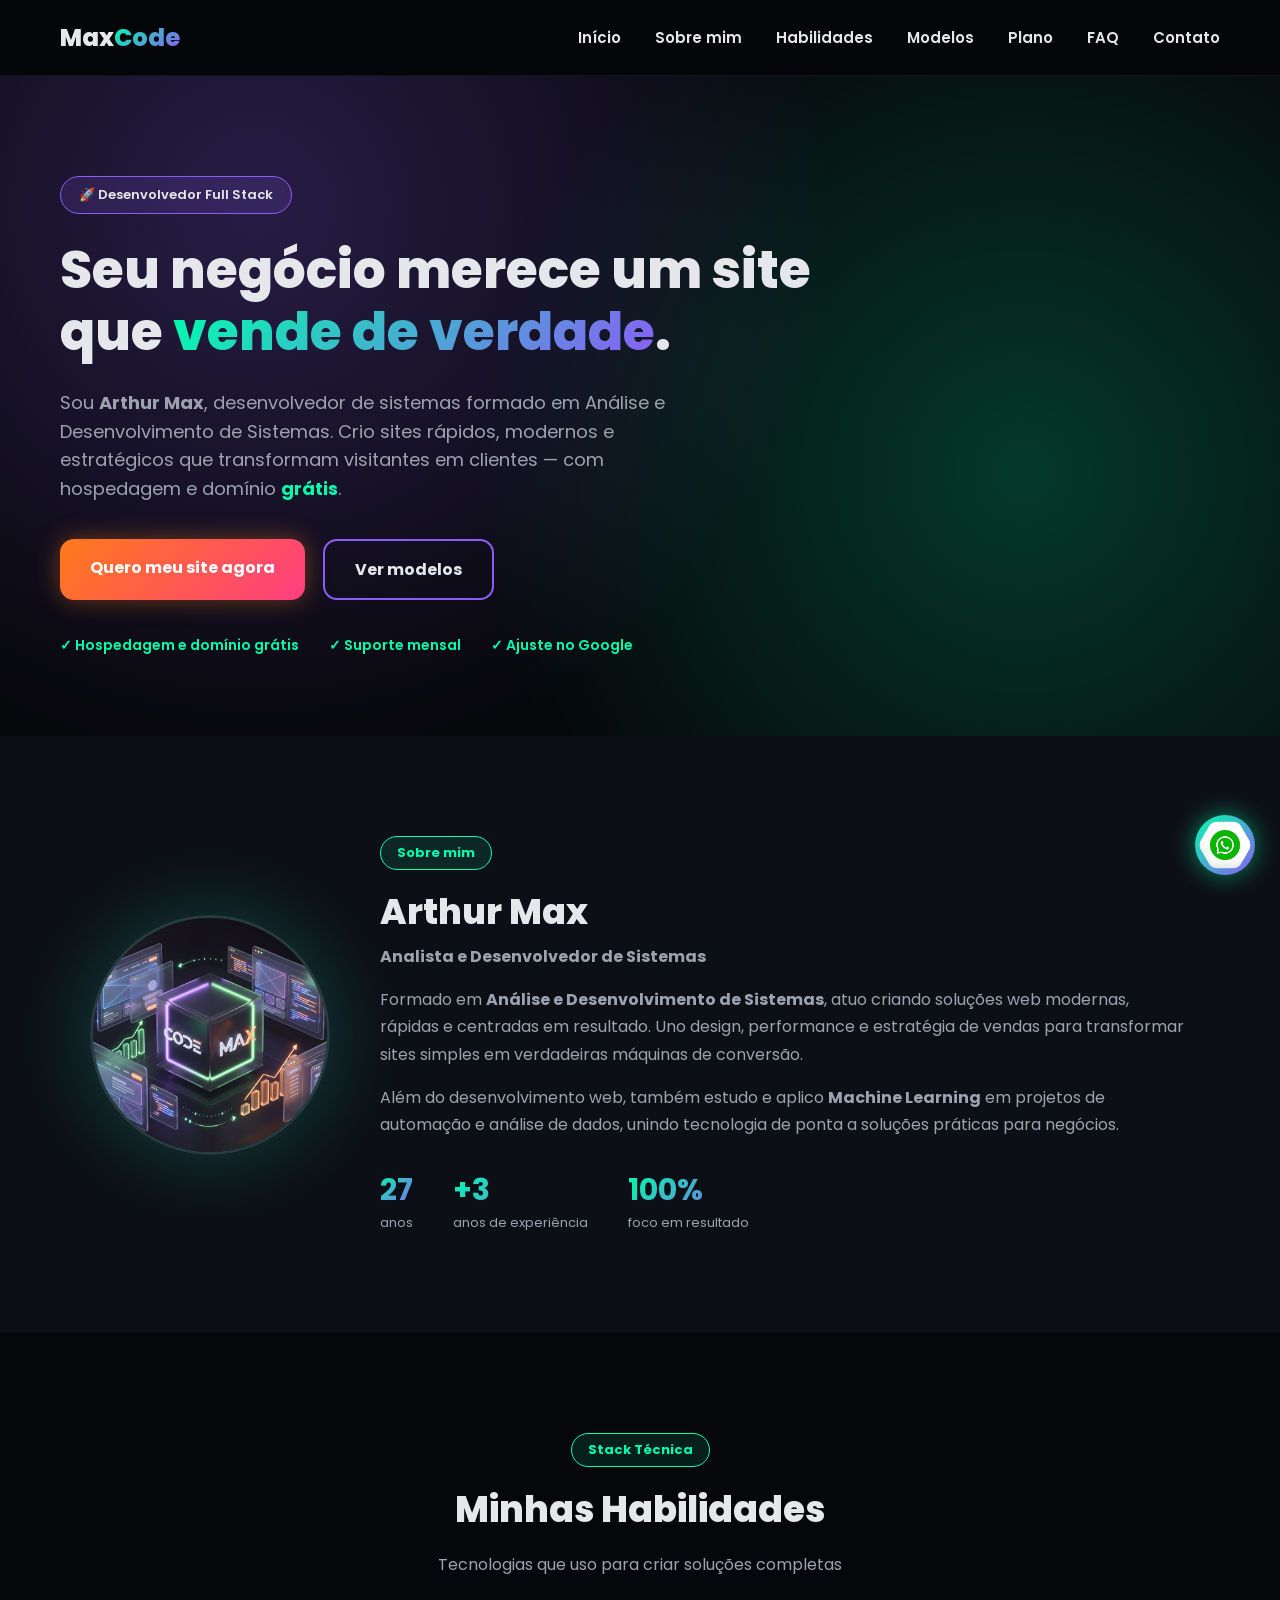
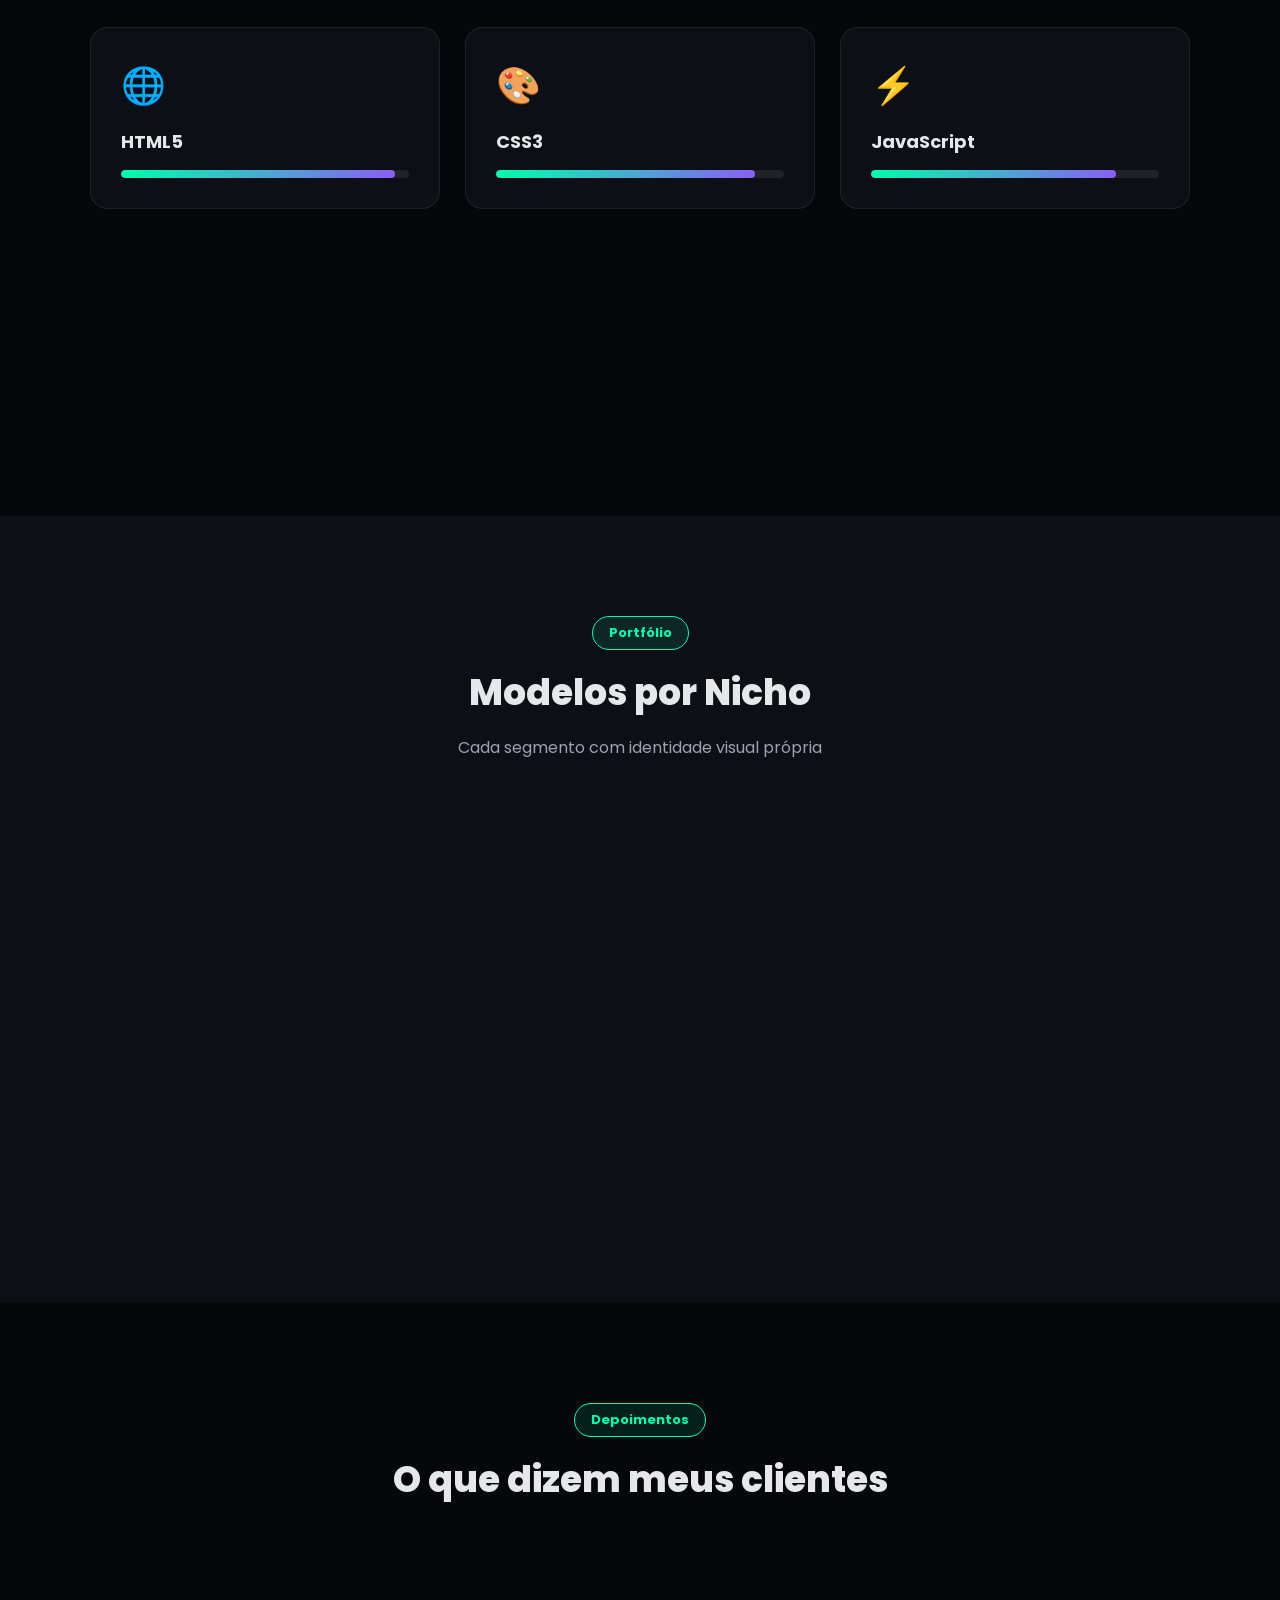
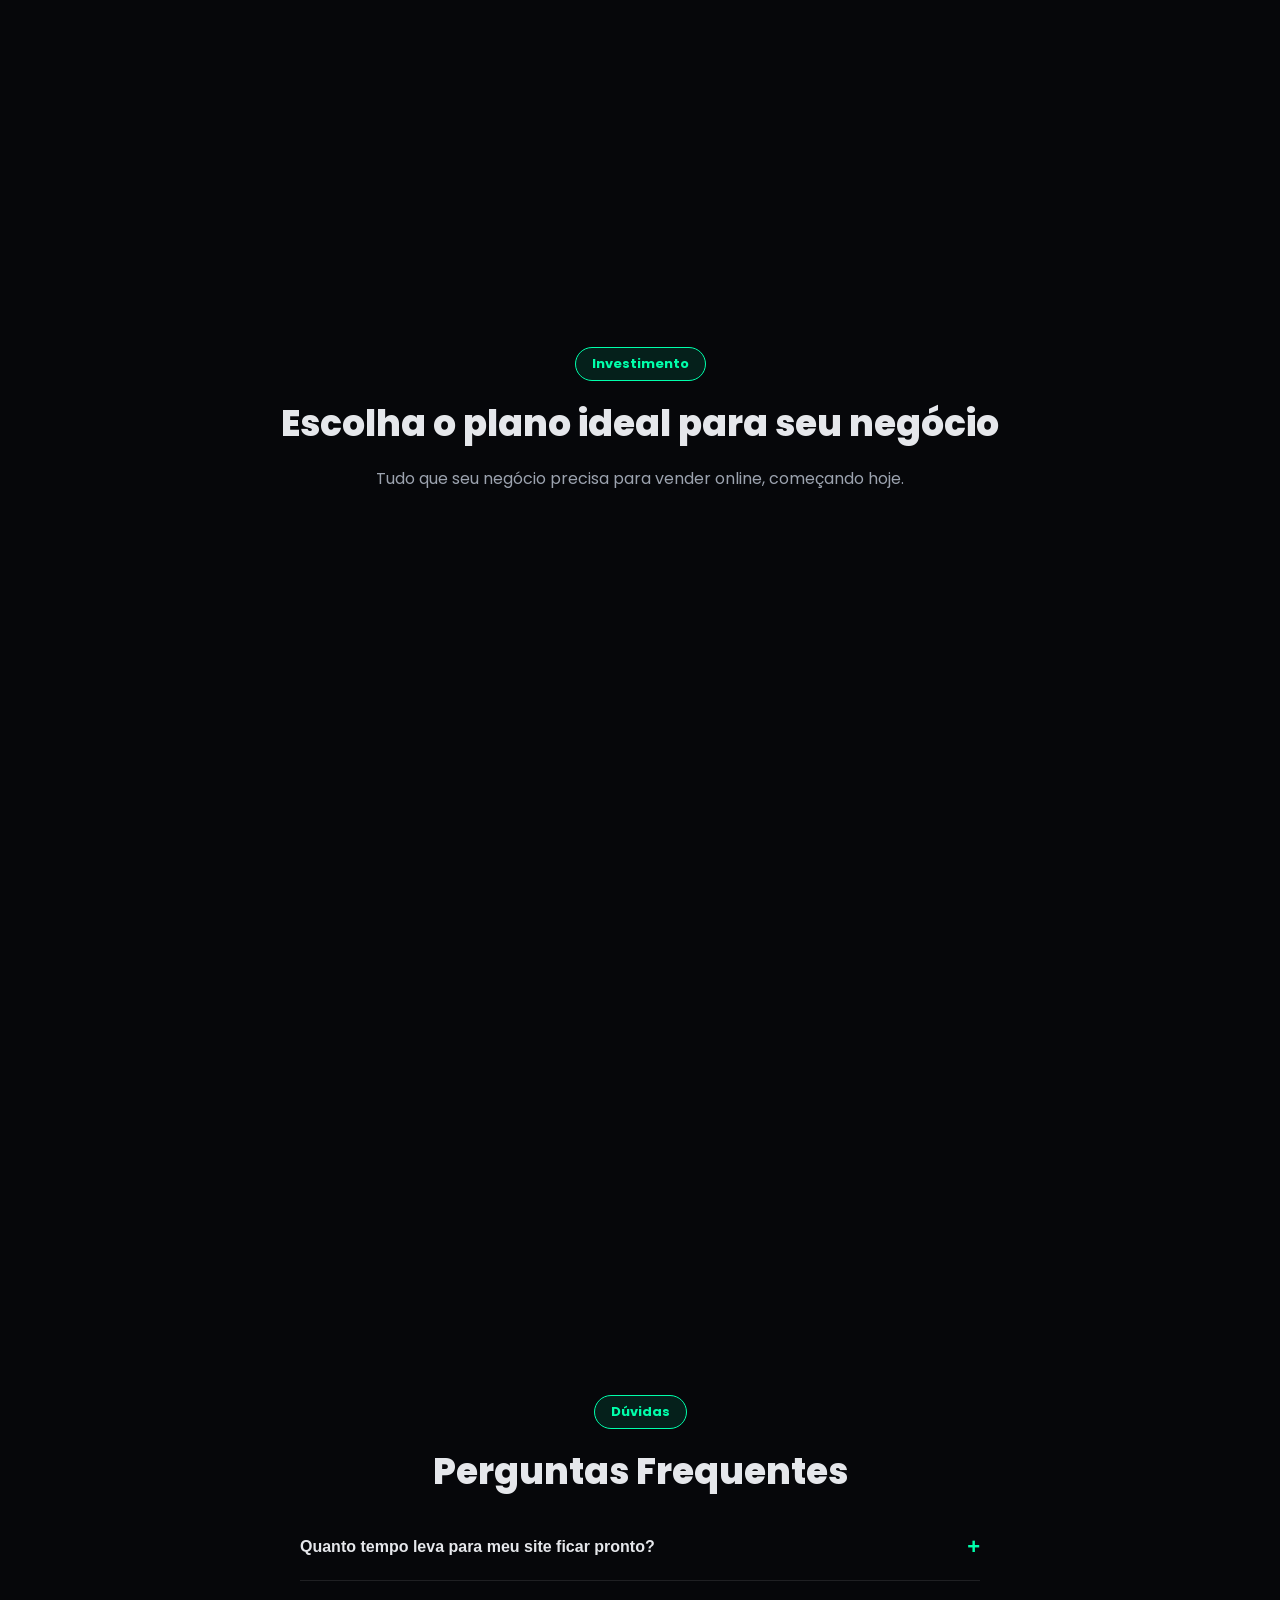
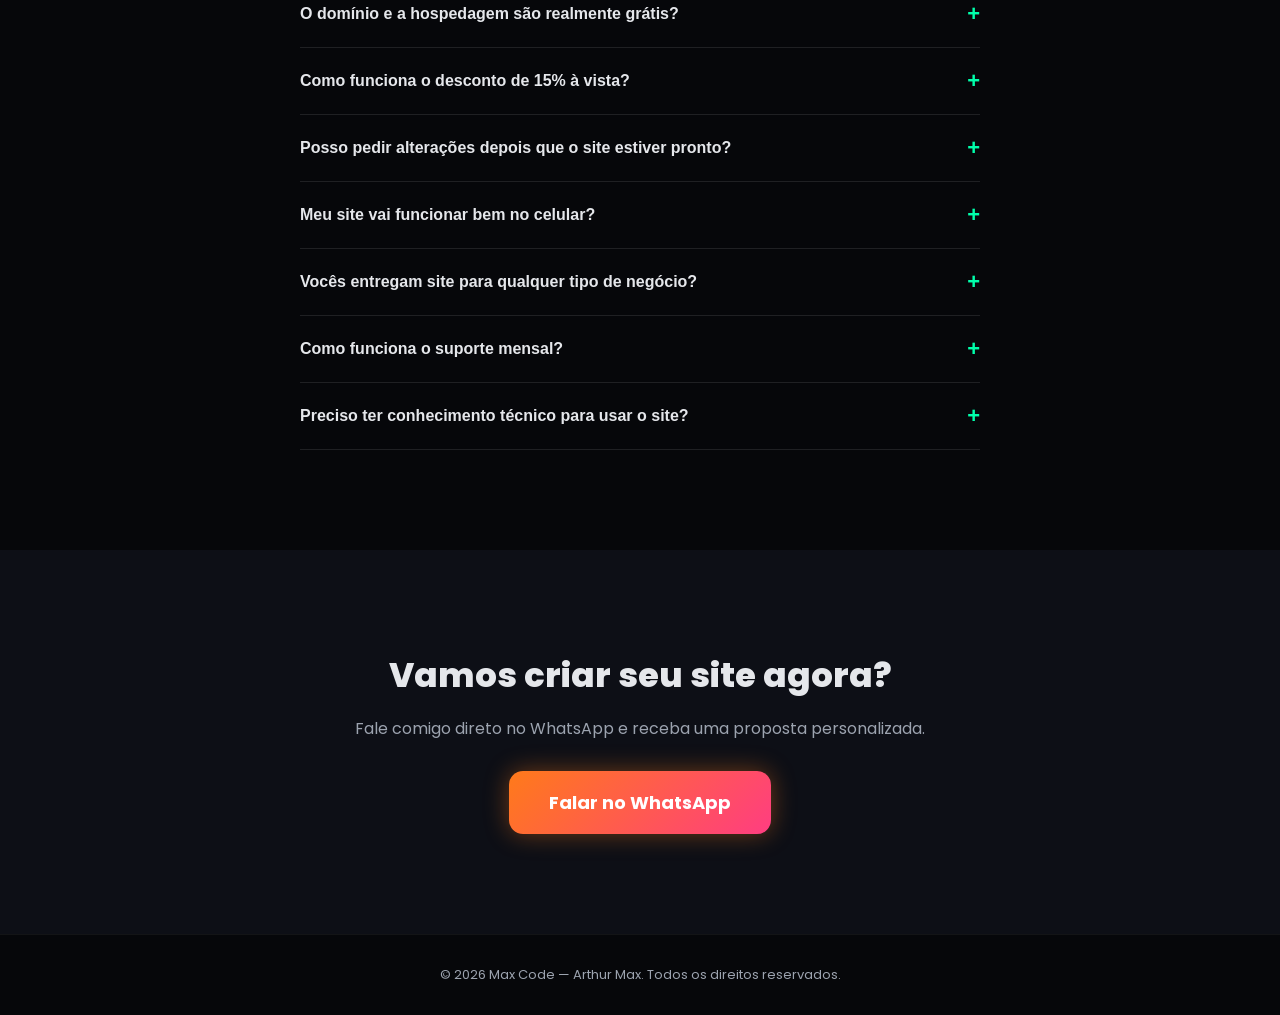
==== file (5).html @ c19d1ff4 "gh repo clone Arthurmax9/site26" ====
<!DOCTYPE html>
<html lang="pt-BR">
<head>
<meta charset="UTF-8">
<meta name="viewport" content="width=device-width, initial-scale=1.0">
<title>Max Code | Sites que vendem de verdade</title>
<link rel="stylesheet" href="file.css">
<script src="file.js" defer></script>

<link rel="preconnect" href="https://fonts.googleapis.com">
<link href="https://fonts.googleapis.com/css2?family=Poppins:wght@400;600;700;800&display=swap" rel="stylesheet">
</head>
<body>

<!-- ===== HEADER ===== -->
<header class="header">
  <div class="logo">Max<span>Code</span></div>
  <nav class="nav">
    <a href="#inicio">Início</a>
    <a href="#sobre">Sobre mim</a>
    <a href="#habilidades">Habilidades</a>
    <a href="#modelos">Modelos</a>
    <a href="#plano">Plano</a>
    <a href="#faq">FAQ</a>
    <a href="#contato">Contato</a>
  </nav>
  <button class="menu-toggle" id="menuToggle">☰</button>
</header>

<!-- ===== HERO ===== -->
<section class="hero" id="inicio">
  <div class="hero-bg"></div>
  <div class="hero-content">
    <span class="badge">🚀 Desenvolvedor Full Stack</span>
    <h1>Seu negócio merece um site<br>que <span class="grad-text">vende de verdade</span>.</h1>
    <!-- EDITAR: texto de apresentação -->
    <p class="hero-text">
      Sou <strong>Arthur Max</strong>, desenvolvedor de sistemas formado em
      Análise e Desenvolvimento de Sistemas. Crio sites rápidos, modernos e
      estratégicos que transformam visitantes em clientes — com hospedagem
      e domínio <strong class="highlight">grátis</strong>.
    </p>
    <div class="hero-buttons">
      <a href="#contato" class="btn btn-primary">Quero meu site agora</a>
      <a href="#modelos" class="btn btn-outline">Ver modelos</a>
    </div>
    <div class="hero-checks">
      <span>✓ Hospedagem e domínio grátis</span>
      <span>✓ Suporte mensal</span>
      <span>✓ Ajuste no Google</span>
    </div>
  </div>
</section>

<!-- ===== SOBRE MIM ===== -->
<section class="sobre" id="sobre">
  <div class="sobre-container">
    <div class="sobre-img">
      <div class="sobre-img-glow"></div>
      
      <div class="foto-placeholder"><img src="codemax.png" alt="codemax"></div>
    </div>
    <div class="sobre-texto">
      <span class="tag">Sobre mim</span>
      <h2>Arthur Max</h2>
      <p class="cargo">Analista e Desenvolvedor de Sistemas</p>
      <!-- EDITAR: sua bio -->
      <p>
        Formado em <strong>Análise e Desenvolvimento de Sistemas</strong>,
        atuo criando soluções web modernas, rápidas e centradas em
        resultado. Uno design, performance e estratégia de vendas para
        transformar sites simples em verdadeiras máquinas de conversão.
      </p>
      <p>
        Além do desenvolvimento web, também estudo e aplico
        <strong>Machine Learning</strong> em projetos de automação e análise
        de dados, unindo tecnologia de ponta a soluções práticas para
        negócios.
      </p>
      <div class="sobre-stats">
        <div><strong>27</strong><span>anos</span></div>
        <div><strong>+3</strong><span>anos de experiência</span></div>
        <div><strong>100%</strong><span>foco em resultado</span></div>
      </div>
    </div>
  </div>
</section>

<!-- ===== HABILIDADES ===== -->
<section class="habilidades" id="habilidades">
  <span class="tag center">Stack Técnica</span>
  <h2 class="center">Minhas Habilidades</h2>
  <p class="subtitle center">Tecnologias que uso para criar soluções completas</p>

  <div class="skills-grid">
    <div class="skill-card">
      <div class="skill-icon">🌐</div>
      <h3>HTML5</h3>
      <div class="bar"><span style="width:95%"></span></div>
    </div>
    <div class="skill-card">
      <div class="skill-icon">🎨</div>
      <h3>CSS3</h3>
      <div class="bar"><span style="width:90%"></span></div>
    </div>
    <div class="skill-card">
      <div class="skill-icon">⚡</div>
      <h3>JavaScript</h3>
      <div class="bar"><span style="width:85%"></span></div>
    </div>
    <div class="skill-card">
      <div class="skill-icon">🐍</div>
      <h3>Python</h3>
      <div class="bar"><span style="width:88%"></span></div>
    </div>
    <div class="skill-card">
      <div class="skill-icon">🤖</div>
      <h3>Machine Learning</h3>
      <div class="bar"><span style="width:75%"></span></div>
    </div>
    <div class="skill-card">
      <div class="skill-icon">📊</div>
      <h3>Scikit-learn</h3>
      <div class="bar"><span style="width:70%"></span></div>
    </div>
  </div>
</section>

<!-- ===== MODELOS ===== -->
<section class="modelos" id="modelos">
  <span class="tag center">Portfólio</span>
  <h2 class="center">Modelos por Nicho</h2>
  <p class="subtitle center">Cada segmento com identidade visual própria</p>

  <div class="cards-grid">
    <div class="card">
      <div class="card-banner banner-green">🏋️</div>
      <div class="card-body">
        <span class="pill pill-green">Academia</span>
        <h3>Studio de Treinamento</h3>
        <p>Dark mode com neon, CTA de "aula gratuita" e depoimentos reais.</p>
        <a href="#contato" class="link-cta">Quero um parecido →</a>
      </div>
    </div>
    <div class="card">
      <div class="card-banner banner-orange">🍕</div>
      <div class="card-body">
        <span class="pill pill-orange">Pizzaria</span>
        <h3>Cardápio Digital</h3>
        <p>Fotos que dão água na boca e pedido direto no WhatsApp.</p>
        <a href="#contato" class="link-cta">Quero um parecido →</a>
      </div>
    </div>
    <div class="card">
      <div class="card-banner banner-purple">💇</div>
      <div class="card-body">
        <span class="pill pill-purple">Salão de Beleza</span>
        <h3>Clínica & Estética</h3>
        <p>Visual clean, elegante, com agendamento facilitado.</p>
        <a href="#contato" class="link-cta">Quero um parecido →</a>
      </div>
    </div>
  </div>
</section>

<!-- ===== DEPOIMENTOS ===== -->
<section class="depoimentos">
  <span class="tag center">Depoimentos</span>
  <h2 class="center">O que dizem meus clientes</h2>

  <div class="depo-grid">
    <div class="depo-card">
      <p>"Melhor investimento que fiz. Meu site trouxe clientes já na primeira semana!"</p>
      <span>— Cliente, Academia Fit Power</span>
    </div>
    <div class="depo-card">
      <p>"Meus pedidos pelo WhatsApp triplicaram depois do cardápio digital."</p>
      <span>— Cliente, Pizzaria Bella Massa</span>
    </div>
    <div class="depo-card">
      <p>"Site lindo, rápido e muito profissional. Recomendo!"</p>
      <span>— Cliente, Studio Beleza Rara</span>
    </div>
  
    <div class="depo-card">
      <p>"Consegui automatizar meu agendamento e reduzi faltas de clientes."</p>
      <span>— Cliente, Clínica Vida Plena</span>
    </div>
    
    </div>
  </div>
</section>

<!-- ===== PLANO ===== -->
<section class="plano" id="plano">
  <span class="tag center">Investimento</span>
  <h2 class="center">Escolha o plano ideal para seu negócio</h2>
  <p class="subtitle center">Tudo que seu negócio precisa para vender online, começando hoje.</p>

  <div class="planos-grid">

    <!-- PLANO ESSENCIAL -->
    <div class="plano-card">
      <span class="pill pill-green plano-nome">Essencial</span>
      <div class="preco-linha">
        <div class="preco-mensal">
          <strong>4x R$299,70 </strong> <br><span>parcelado no cartão de crédito</span>
        </div>
        
        <div class="preco-vista">
          <span class="desconto-tag">-15% à vista</span>
          <strong>R$ 1.018,98</strong><span>pagamento único (economize R$ 179,82)</span>
        </div>
      </div>
      <p class="preco-obs"><strong>✓ Hospedagem e domínio grátis inclusos no 1º ano</strong></p>
      <ul class="plano-lista">
          <li>✓ Site profissional responsivo (1 página)</li>
          <li>✓ Botão de WhatsApp integrado</li>
        <li>✓ Até 3 Ajustes e atualizações inclusos no mês no seu site</li>
        <li>Até 5 Fotos profissionais da sua loja-produto</li>
                
      </ul>
      <a href="#" class="btn btn-outline btn-full" data-plano="Essencial">Quero este plano</a>
    </div>

    <!-- PLANO PROFISSIONAL -->
    <div class="plano-card destaque">
      <span class="badge-top">MAIS ESCOLHIDO</span>
      <span class="pill pill-orange plano-nome">Profissional</span>
      <div class="preco-linha">
        <div class="preco-mensal">
          <strong>4x R$ 449,70</strong><span>/mês no cartão de crédito</span>
        </div>
        
        <div class="preco-vista">
          <span class="desconto-tag">-15% à vista</span>
          <strong>R$ 1.528,98</strong><span>pagamento único (economize R$ 269,82)</span>
        </div>
      </div><br>
      <p class="preco-obs"><strong>✓ Hospedagem e domínio grátis inclusos 1º ano</strong> </p>
      <ul class="plano-lista">
        <li>✓ Site profissional completo (multi-páginas)</li>
         <li>✓ Botão de WhatsApp integrado</li>
        <li>✓ Otimização avançada para Google (SEO)</li>
        <li>✓ Suporte técnico mensal prioritário</li>
        <li>✓ Até 5 Ajustes e atualizações inclusos no mês</li>
         <li>✓ Até 7 Fotos profissionais da sua loja-produto</li>
      </ul>
      <a href="#" class="btn btn-primary btn-full" data-plano="Profissional">Quero esse plano </a>
    </div>

    <!-- PLANO PREMIUM -->
    <div class="plano-card">
      <span class="pill pill-purple plano-nome">Premium</span>
      <div class="preco-linha">
        <div class="preco-mensal">
          <strong>4x R$ 599,70</strong><span>/mês no cartão de crédito</span>
        </div>
      
        <div class="preco-vista">
          <span class="desconto-tag">-15% à vista</span>
          <strong>R$ 2.038,98</strong><span>pagamento único (economize R$ 359,82)</span>
        </div>
      </div>
      <p class="preco-obs"><strong> ✓ Hospedagem e domínio grátis inclusos</strong></p>
      <ul class="plano-lista">
        <li>✓ Site profissional completo (multi-páginas)</li>
        <li>✓ Domínio e hospedagem grátis no 1º ano</li>
        <li>✓ Integração com WhatsApp</li>
        <li>✓ SEO avançado + Google Meu Negócio</li>
        <li>✓ Suporte técnico prioritário 24/7</li>
        <li>✓ Até 10 Ajustes e atualizações inclusos no mês</li>
         <li>✓ Até 10 Fotos profissionais da sua loja-produto</li>
        
      </ul>
      <a href="#" class="btn btn-outline btn-full" data-plano="Premium">Quero este plano</a>
    </div>

  </div>
</section>

<!-- ===== FAQ ===== -->
<section class="faq" id="faq">
  <span class="tag center">Dúvidas</span>
  <h2 class="center">Perguntas Frequentes</h2>

  <div class="faq-list">
    <div class="faq-item">
      <button class="faq-question">Quanto tempo leva para meu site ficar pronto? <span class="faq-icon">+</span></button>
      <div class="faq-answer"><p>Em média, de 5 a 10 dias úteis, dependendo da complexidade e da rapidez no envio dos conteúdos (textos, fotos, logo).</p></div>
    </div>
    <div class="faq-item">
      <button class="faq-question">O domínio e a hospedagem são realmente grátis? <span class="faq-icon">+</span></button>
      <div class="faq-answer"><p>Sim! No plano mensal, o domínio e a hospedagem estão inclusos sem custo adicional durante a vigência do contrato.</p></div>
    </div>
    <div class="faq-item">
      <button class="faq-question">Como funciona o desconto de 15% à vista? <span class="faq-icon">+</span></button>
      <div class="faq-answer"><p>Ao optar pelo pagamento antecipado (semestral ou anual), você recebe 15% de desconto sobre o valor total, reduzindo o custo mensal equivalente.</p></div>
    </div>
    <div class="faq-item">
      <button class="faq-question">Posso pedir alterações depois que o site estiver pronto? <span class="faq-icon">+</span></button>
      <div class="faq-answer"><p>Sim, o plano inclui ajustes mensais. Alterações estruturais maiores podem ser orçadas separadamente.</p></div>
    </div>
    <div class="faq-item">
      <button class="faq-question">Meu site vai funcionar bem no celular? <span class="faq-icon">+</span></button>
      <div class="faq-answer"><p>Sim, todos os sites são 100% responsivos, adaptando-se perfeitamente a celulares, tablets e desktops.</p></div>
    </div>
    <div class="faq-item">
      <button class="faq-question">Vocês entregam site para qualquer tipo de negócio? <span class="faq-icon">+</span></button>
      <div class="faq-answer"><p>Sim! Já desenvolvi modelos para academias, pizzarias, salões de beleza, clínicas, lojas e diversos outros segmentos.</p></div>
    </div>
    <div class="faq-item">
      <button class="faq-question">Como funciona o suporte mensal? <span class="faq-icon">+</span></button>
      <div class="faq-answer"><p>Você tem acesso direto via WhatsApp para dúvidas, pequenos ajustes de textos/imagens e correções, dentro da franquia mensal do plano.</p></div>
    </div>
    <div class="faq-item">
      <button class="faq-question">Preciso ter conhecimento técnico para usar o site? <span class="faq-icon">+</span></button>
      <div class="faq-answer"><p>Não. Eu cuido de toda a parte técnica. Você só precisa me enviar o conteúdo e aprovar o resultado final.</p></div>
    </div>
  </div>
</section>

<!-- ===== CONTATO ===== -->
<section class="contato" id="contato">
  <div class="contato-box">
    <h2>Vamos criar seu site agora?</h2>
    <p>Fale comigo direto no WhatsApp e receba uma proposta personalizada.</p>
    <a href="https://wa.me/55993776060" target="_blank" class="btn btn-primary btn-lg">Falar no WhatsApp</a>
  </div>
</section>

<!-- ===== FOOTER ===== -->
<footer class="footer">
  <p>© 2026 Max Code — Arthur Max. Todos os direitos reservados.</p>
</footer>

<!-- WhatsApp flutuante -->
<a href="https://wa.me/5551993776060" target="_blank" class="whatsapp-float">
  <img src="wpp.png" alt="WhatsApp">
</a>



</body>
</html>
---- file.css ----
/* ===== RESET & BASE ===== */
* { margin:0; padding:0; box-sizing:border-box; }

:root{
  --bg: #06070a;
  --bg-alt: #0d0f16;
  --neon-green: #00ffab;
  --neon-purple: #8b5cf6;
  --neon-orange: #ff7a1a;
  --text: #e5e7eb;
  --text-muted: #9ca3af;
  --grad-1: linear-gradient(135deg, var(--neon-green), var(--neon-purple));
  --grad-2: linear-gradient(135deg, var(--neon-orange), #ff3d81);
}

body{
  font-family:'Poppins', sans-serif;
  background: var(--bg);
  color: var(--text);
  overflow-x:hidden;
}

.center { text-align:center; }

/* ===== HEADER ===== */
.header{
  display:flex; align-items:center; justify-content:space-between;
  padding:20px 60px;
  position:sticky; top:0; z-index:100;
  background: rgba(6,7,10,0.8);
  backdrop-filter: blur(10px);
  border-bottom:1px solid rgba(255,255,255,0.05);
}
.logo{ font-size:24px; font-weight:800; }
.logo span{ background:var(--grad-1); -webkit-background-clip:text; background-clip:text; color:transparent; }
.nav a{
  color:var(--text); text-decoration:none; margin-left:30px; font-weight:600; font-size:15px;
  transition:.3s;
}
.nav a:hover{ color:var(--neon-green); }
.menu-toggle{ display:none; background:none; border:none; color:var(--text); font-size:26px; cursor:pointer; }

/* ===== HERO ===== */
.hero{ position:relative; padding:100px 60px 80px; overflow:hidden; }
.hero-bg{
  position:absolute; inset:0;
  background: radial-gradient(circle at 20% 20%, rgba(139,92,246,0.25), transparent 50%),
              radial-gradient(circle at 80% 60%, rgba(0,255,171,0.2), transparent 50%);
  z-index:0;
}
.hero-content{ position:relative; z-index:1; max-width:800px; }
.badge{
  display:inline-block; padding:8px 18px; border-radius:30px;
  background:rgba(139,92,246,0.15); border:1px solid var(--neon-purple);
  font-size:13px; font-weight:600; margin-bottom:25px;
}
.hero h1{ font-size:52px; font-weight:800; line-height:1.2; margin-bottom:25px; }
.grad-text{ background:var(--grad-1); -webkit-background-clip:text; background-clip:text; color:transparent; }
.hero-text{ font-size:18px; color:var(--text-muted); max-width:650px; margin-bottom:35px; line-height:1.6; }
.highlight{ color:var(--neon-green); }

.hero-buttons{ display:flex; gap:18px; margin-bottom:35px; flex-wrap:wrap; }
.btn{ padding:16px 30px; border-radius:14px; font-weight:700; text-decoration:none; display:inline-block; transition:.3s; cursor:pointer; border:none; }
.btn-primary{ background:var(--grad-2); color:#fff; box-shadow:0 0 25px rgba(255,122,26,0.4); }
.btn-primary:hover{ transform:translateY(-3px); box-shadow:0 0 35px rgba(255,122,26,0.6); }
.btn-outline{ border:2px solid var(--neon-purple); color:var(--text); background:transparent; }
.btn-outline:hover{ background:rgba(139,92,246,0.15); }
.btn-full{ width:100%; text-align:center; }
.btn-lg{ font-size:18px; padding:18px 40px; }

.hero-checks{ display:flex; gap:30px; flex-wrap:wrap; font-size:14px; font-weight:600; color:var(--neon-green); }

/* ===== TAGS/SUBTITLE ===== */
.tag{
  display:inline-block; padding:6px 16px; border-radius:20px;
  background:rgba(0,255,171,0.1); border:1px solid var(--neon-green);
  color:var(--neon-green); font-size:13px; font-weight:700; margin-bottom:15px;
}
h2{ font-size:36px; font-weight:800; margin-bottom:15px; }
.subtitle{ color:var(--text-muted); margin-bottom:50px; font-size:16px; }

/* ===== CENTRALIZAÇÃO DE CABEÇALHOS ===== */
.tag.center{
  display:block;
  width:fit-content;
  margin:0 auto 15px;
  text-align:center;
}
h2.center{
  display:block;
  width:100%;
  text-align:center;
  margin:0 auto 15px;
}
.subtitle.center{
  display:block;
  width:100%;
  max-width:650px;
  margin:0 auto 50px;
  text-align:center;
}

/* ===== SOBRE ===== */
.sobre{
  padding:100px 60px;
  background:var(--bg-alt);
  overflow:hidden;
}
.sobre-container{
  max-width:1100px;
  margin:0 auto;
  display:flex;
  align-items:center;
  gap:50px;
  flex-wrap:wrap;
}

/* Imagem */
.sobre-img{
  position:relative;
  width:240px;   /* ← ajuste o tamanho aqui */
  height:240px;  /* ← mantenha igual ao width (redondo) */
  flex-shrink:0;
}
.sobre-img-glow{
  position:absolute;
  inset:-20px;
  border-radius:50%;
  background:radial-gradient(
    circle,
    rgba(139,92,246,0.40) 0%,
    rgba(0,255,171,0.18) 55%,
    transparent 75%
  );
  filter:blur(35px);
  z-index:1;
  animation:pulseGlow 4s ease-in-out infinite;
}
.foto-placeholder{
  position:relative;
  z-index:2;
  width:100%;
  height:100%;
  border-radius:50%;
  overflow:hidden; /* garante que a img respeite o círculo */
}

.foto-placeholder img{
  width:100%;
  height:100%;
  object-fit:cover;
  object-position:center;
  border-radius:50%;
  border:3px solid rgba(255,255,255,0.10);
  box-shadow:0 10px 40px rgba(0,0,0,0.50);
  display:block;
}


@keyframes pulseGlow{
  0%,100%{ opacity:0.7; transform:scale(1); }
  50%{ opacity:1; transform:scale(1.06); }
}

/* Texto */
.sobre-texto{
  flex:1;
  min-width:280px;
}
.sobre-texto h2{
  font-size:2.2rem;
  margin:0 0 5px;
  color:var(--text);
  font-weight:800;
}
.cargo{
  color:var(--neon-orange);
  font-weight:700;
  margin-bottom:20px;
}
.sobre-texto p{
  color:var(--text-muted);
  margin-bottom:16px;
  line-height:1.7;
}
.sobre-stats{
  display:flex;
  gap:40px;
  margin-top:30px;
  flex-wrap:wrap;
}
.sobre-stats div{
  display:flex;
  flex-direction:column;
}
.sobre-stats strong{
  font-size:30px;
  background:var(--grad-1);
  -webkit-background-clip:text; background-clip:text; color:transparent;
}
.sobre-stats span{
  font-size:13px;
  color:var(--text-muted);
}

/* ===== HABILIDADES ===== */
.habilidades{ padding:100px 60px; }
.skills-grid{
  display:grid; grid-template-columns:repeat(3,1fr); gap:25px;
  max-width:1100px; margin:0 auto;
}
.skill-card{
  background:var(--bg-alt); border:1px solid rgba(255,255,255,0.08);
  border-radius:18px; padding:30px; transition:.3s;
}
.skill-card:hover{ transform:translateY(-6px); border-color:var(--neon-green); box-shadow:0 0 25px rgba(0,255,171,0.15); }
.skill-icon{ font-size:36px; margin-bottom:15px; }
.skill-card h3{ margin-bottom:15px; font-size:18px; }
.bar{ height:8px; background:rgba(255,255,255,0.08); border-radius:10px; overflow:hidden; }
.bar span{ display:block; height:100%; background:var(--grad-1); border-radius:10px; }

/* ===== MODELOS ===== */
.modelos{ padding:100px 60px; background:var(--bg-alt); }
.cards-grid{ display:grid; grid-template-columns:repeat(3,1fr); gap:30px; max-width:1200px; margin:0 auto; }
.card{ background:#0f1118; border-radius:20px; overflow:hidden; border:1px solid rgba(255,255,255,0.06); transition:.3s; }
.card:hover{ transform:translateY(-8px); }
.card-banner{ height:180px; display:flex; align-items:center; justify-content:center; font-size:60px; }
.banner-green{ background:linear-gradient(135deg, rgba(0,255,171,0.25), rgba(0,0,0,0.4)); }
.banner-orange{ background:linear-gradient(135deg, rgba(255,122,26,0.25), rgba(0,0,0,0.4)); }
.banner-purple{ background:linear-gradient(135deg, rgba(139,92,246,0.25), rgba(0,0,0,0.4)); }
.card-body{ padding:25px; }
.pill{ display:inline-block; padding:5px 14px; border-radius:20px; font-size:12px; font-weight:700; margin-bottom:12px; }
.pill-green{ background:rgba(0,255,171,0.15); color:var(--neon-green); }
.pill-orange{ background:rgba(255,122,26,0.15); color:var(--neon-orange); }
.pill-purple{ background:rgba(139,92,246,0.15); color:var(--neon-purple); }
.card h3{ margin-bottom:10px; }
.card p{ color:var(--text-muted); font-size:14px; margin-bottom:15px; }
.link-cta{ color:var(--neon-orange); font-weight:700; text-decoration:none; }

/* ===== DEPOIMENTOS ===== */
.depoimentos{ padding:100px 60px; }
.depo-grid{ display:grid; grid-template-columns:repeat(3,1fr); gap:25px; max-width:1200px; margin:0 auto; }
.depo-card{
  background:var(--bg-alt); border-left:3px solid var(--neon-green);
  padding:25px; border-radius:12px;
}
.depo-card p{ font-style:italic; color:var(--text); margin-bottom:15px; line-height:1.5; }
.depo-card span{ color:var(--neon-orange); font-weight:700; font-size:14px; }

/* ===== PLANOS ===== */
.planos-grid{
  display:grid;
  grid-template-columns:repeat(3, 1fr);
  gap:30px;
  max-width:1200px;
  margin:0 auto;
  align-items:stretch;
}

.plano-card{
  padding:35px 30px;
  border-radius:24px;
  background:linear-gradient(160deg, rgba(139,92,246,0.08), rgba(0,255,171,0.03));
  border:1px solid rgba(255,255,255,0.08);
  position:relative;
  transition:.3s;
  display:flex;
  flex-direction:column;
  align-items:center;
  text-align:center;
  height:100%;
}

.plano-card:hover{ transform:translateY(-6px); }

/* Card "Profissional" um pouquinho maior, mantendo alinhamento na mesma linha */
.plano-card.destaque{
  border:2px solid var(--neon-purple);
  background:linear-gradient(160deg, rgba(139,92,246,0.15), rgba(0,255,171,0.06));
  box-shadow:0 0 40px rgba(139,92,246,0.25);
  padding:42px 34px;
  margin-top:-10px;
  margin-bottom:-10px;
  padding-top:35px;
}

.plano-nome{ margin-bottom:20px; }

.preco-linha{ margin-top:10px; margin-bottom:10px; min-height:110px; width:100%; }

.preco-mensal strong{
  font-size:34px;
  background:var(--grad-1);
  -webkit-background-clip:text; background-clip:text; color:transparent;
}
.preco-mensal span{ color:var(--text-muted); font-size:14px; }

.preco-total{ font-size:13px; color:var(--text-muted); margin-top:8px; }
.preco-total strong{ color:var(--text); }

.preco-vista{
  margin-top:14px; padding:12px 16px; border-radius:12px;
  background:rgba(0,255,171,0.08); border:1px dashed var(--neon-green);
  min-height:90px;
  width:100%;
  display:flex;
  flex-direction:column;
  align-items:center;
}

.desconto-tag{
  display:inline-block; background:var(--neon-green); color:#000;
  font-size:11px; font-weight:800; padding:3px 10px; border-radius:10px; margin-bottom:6px;
}
.preco-vista strong{ font-size:20px; display:block; color:var(--neon-green); }
.preco-vista span{ font-size:11px; color:var(--text-muted); line-height:1.3; display:block; margin-top:2px; }

.preco-obs{ color:white; font-size:13px; margin:16px 0 20px; }

.plano-lista{
  list-style:none;
  margin-bottom:28px;
  flex-grow:1;
  width:100%;
}
.plano-lista li{ padding:7px 0; color:var(--text); font-size:13.5px; text-align:center; }

.plano-card .btn{ margin-top:auto; }

/* Selo "Mais escolhido" personalizado */
.badge-top{
  position:absolute;
  top:-14px;
  left:50%;
  transform:translateX(-50%);
  background:linear-gradient(90deg, #ff6a00, #ff2d95);
  color:#fff;
  font-size:11px;
  font-weight:800;
  letter-spacing:0.5px;
  padding:6px 18px;
  border-radius:999px;
  box-shadow:0 4px 15px rgba(255,45,149,0.45);
  text-transform:uppercase;
  white-space:nowrap;
}

/* ===== FAQ ===== */
.faq{ padding:100px 60px; max-width:800px; margin:0 auto; }
.faq-item{ border-bottom:1px solid rgba(255,255,255,0.1); }
.faq-question{
  width:100%; background:none; border:none; color:var(--text);
  padding:20px 0; font-size:16px; font-weight:600; text-align:left;
  display:flex; justify-content:space-between; align-items:center; cursor:pointer;
}
.faq-icon{ color:var(--neon-green); font-size:22px; transition:.3s; }
.faq-item.active .faq-icon{ transform:rotate(45deg); }
.faq-answer{ max-height:0; overflow:hidden; transition:.3s; }
.faq-answer p{ padding:0 0 20px; color:var(--text-muted); line-height:1.6; }

/* ===== CONTATO ===== */
.contato{ padding:100px 60px; text-align:center; background:var(--bg-alt); }
.contato-box h2{ font-size:34px; }
.contato-box p{ color:var(--text-muted); margin-bottom:30px; }

/* ===== FOOTER ===== */
.footer{ text-align:center; padding:30px; color:var(--text-muted); font-size:13px; border-top:1px solid rgba(255,255,255,0.05); }

/* ===== WHATSAPP FLOAT ===== */
.whatsapp-float{
  position:fixed; bottom:25px; right:25px; width:60px; height:60px;
  background:var(--grad-1); border-radius:50%; display:flex; align-items:center; justify-content:center;
  font-size:26px; text-decoration:none; box-shadow:0 0 25px rgba(0,255,171,0.5); z-index:99;
  animation: pulse 2s infinite;
}
.whatsapp-float img {
  width:100%;
  height:100%;
  object-fit:cover;
  border-radius:50%;
}
@keyframes pulse{ 0%{box-shadow:0 0 0 0 rgba(0,255,171,0.5);} 70%{box-shadow:0 0 0 15px rgba(0,255,171,0);} 100%{box-shadow:0 0 0 0 rgba(0,255,171,0);} }

/* ===== SCROLL REVEAL ===== */
.reveal{ opacity:0; transform:translateY(30px); transition:.8s ease; }
.reveal.show{ opacity:1; transform:translateY(0); }

/* ===== RESPONSIVO ===== */
@media (max-width:900px){
  .header{ padding:18px 25px; }
  .nav{ display:none; position:absolute; top:70px; left:0; right:0; background:var(--bg); flex-direction:column; padding:20px; }
  .nav.open{ display:flex; }
  .nav a{ margin:10px 0; }
  .menu-toggle{ display:block; }
  .hero, .sobre, .habilidades, .modelos, .depoimentos, .plano, .faq, .contato{ padding:60px 25px; }
  .hero h1{ font-size:34px; }
  .skills-grid, .cards-grid, .depo-grid{ grid-template-columns:1fr; }
  .sobre-container{ flex-direction:column; text-align:center; justify-content:center; gap:35px; }
  .sobre-img{ width:180px; height:180px; margin:0 auto; }
  .sobre-stats{ justify-content:center; }
}
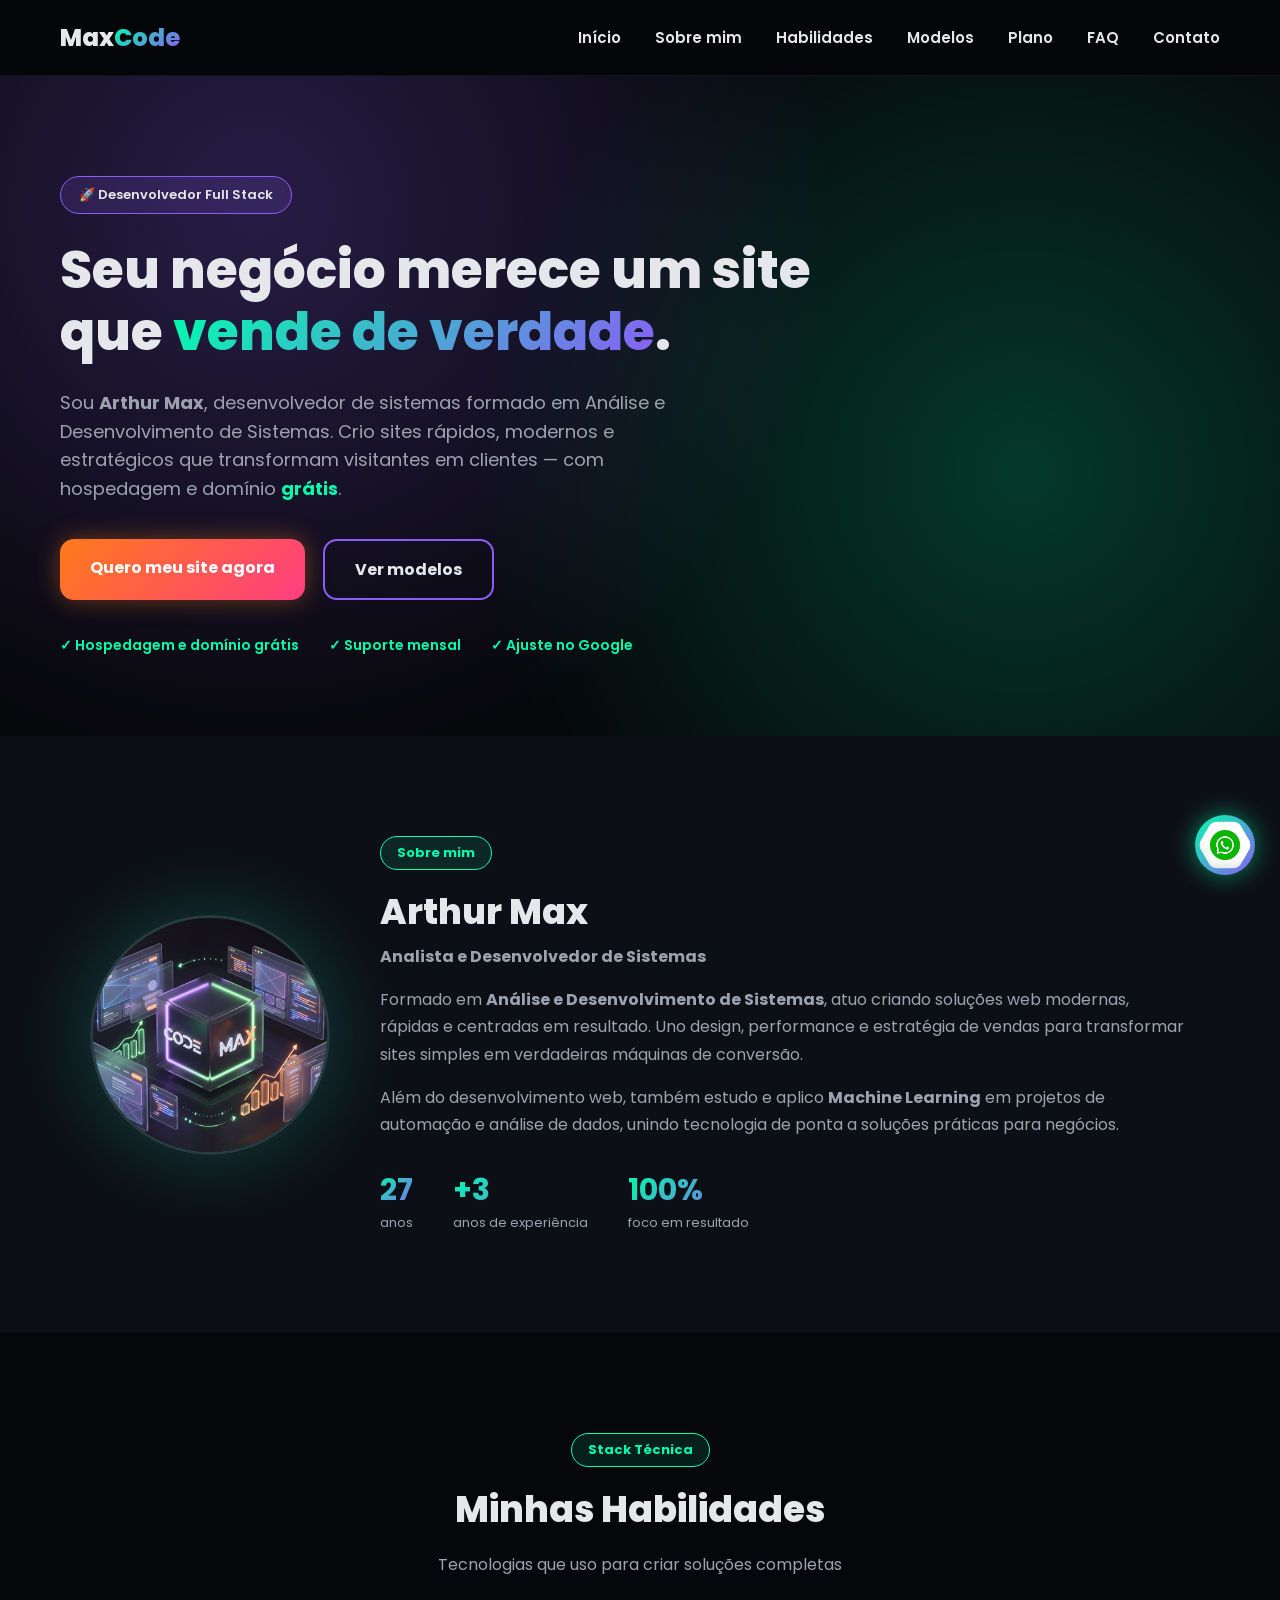
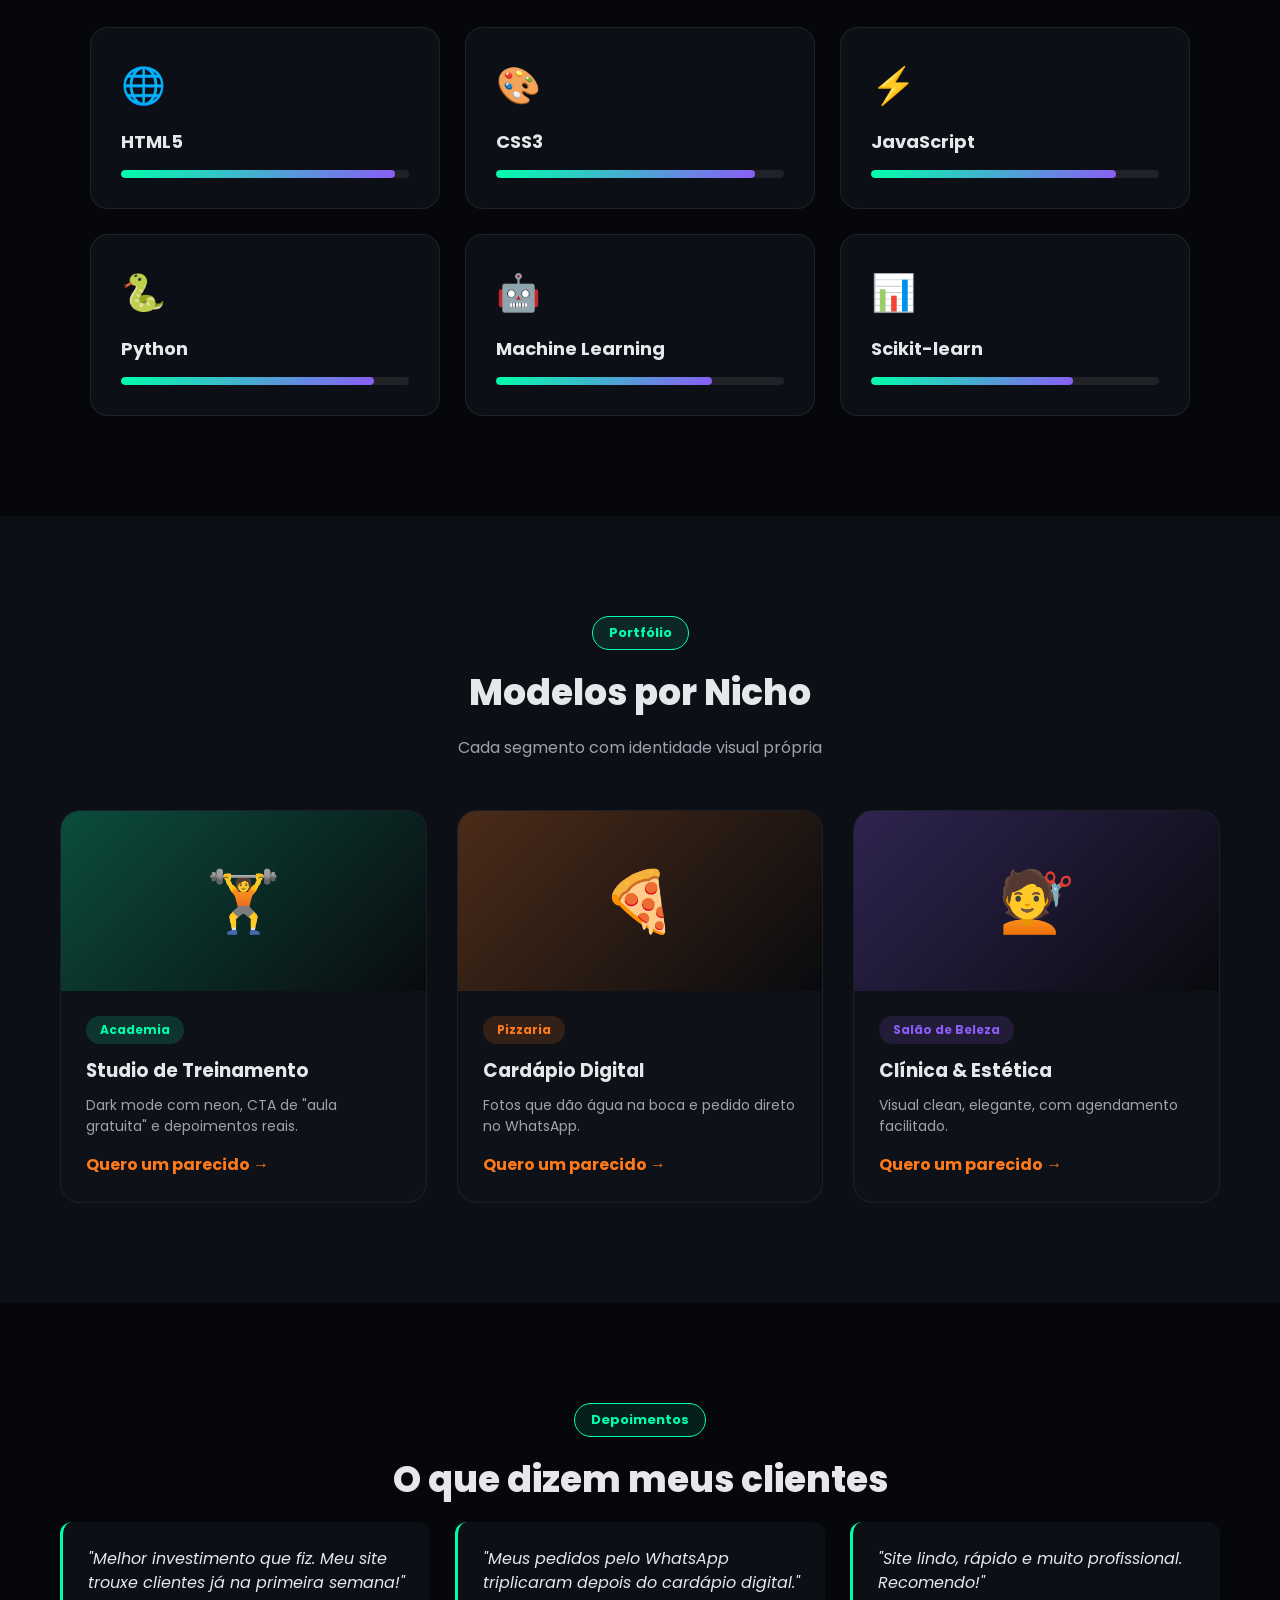
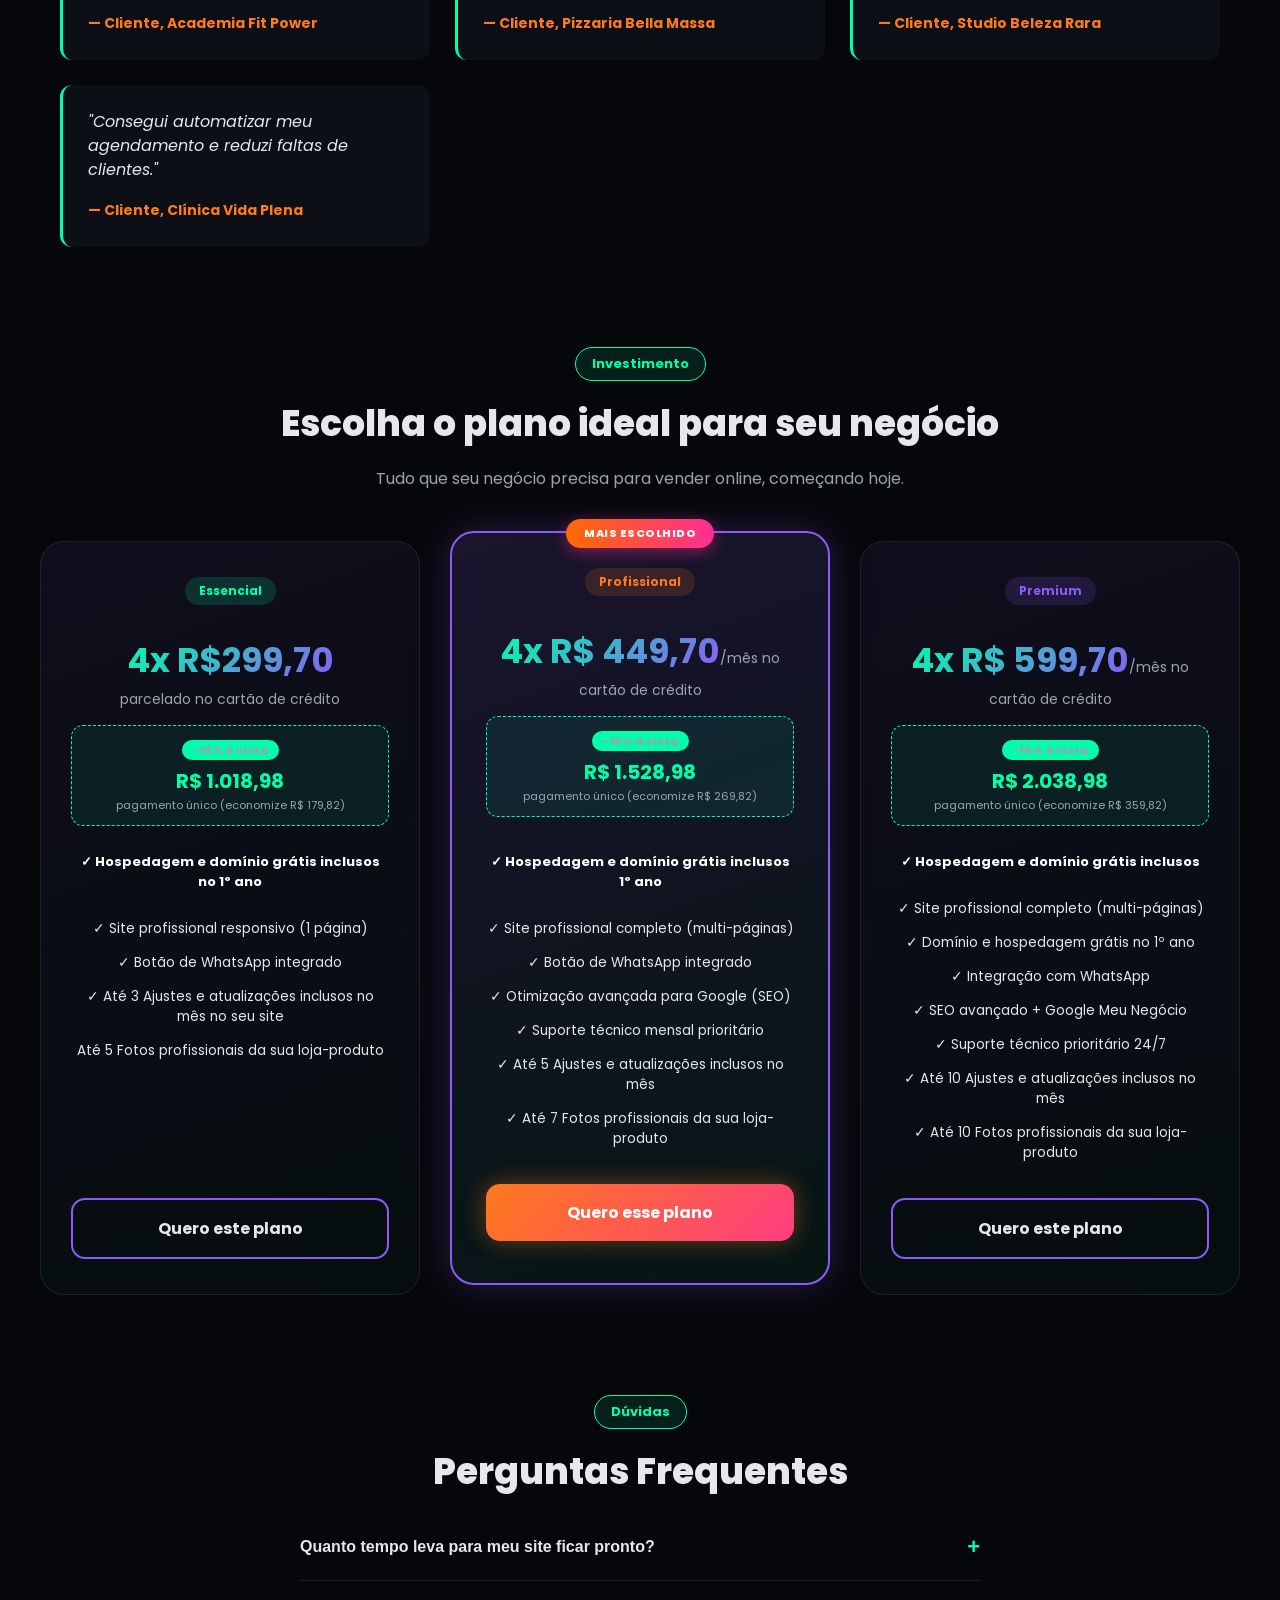
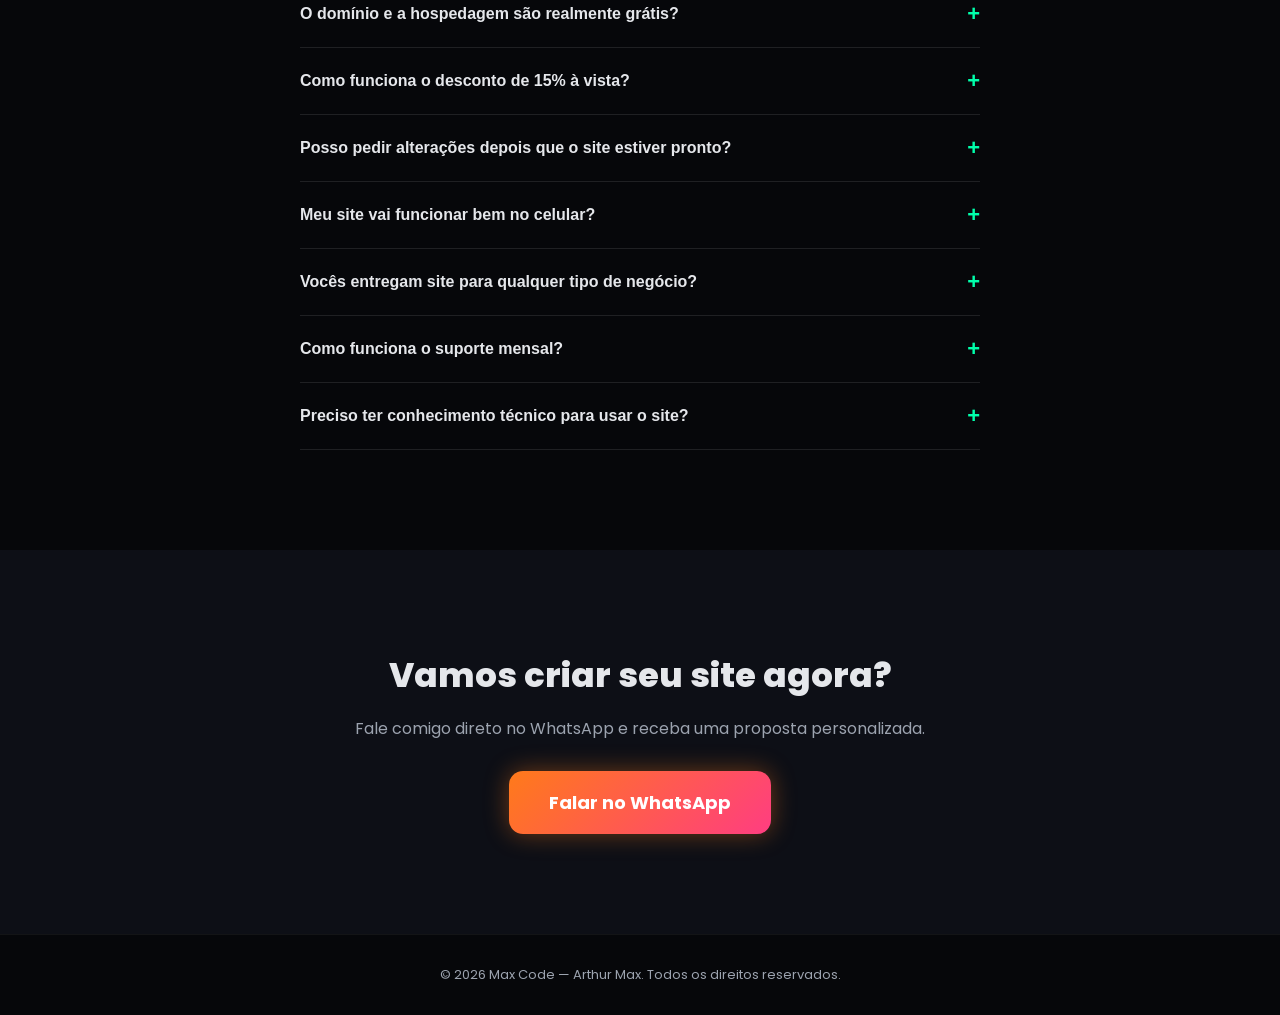
==== commit 114dca72: "atualização" ====
--- a/file (5).html
+++ b/file (5).html
@@ -11,6 +11,7 @@
 <link href="https://fonts.googleapis.com/css2?family=Poppins:wght@400;600;700;800&display=swap" rel="stylesheet">
 </head>
 <body>
+
 
 <!-- ===== HEADER ===== -->
 <header class="header">
